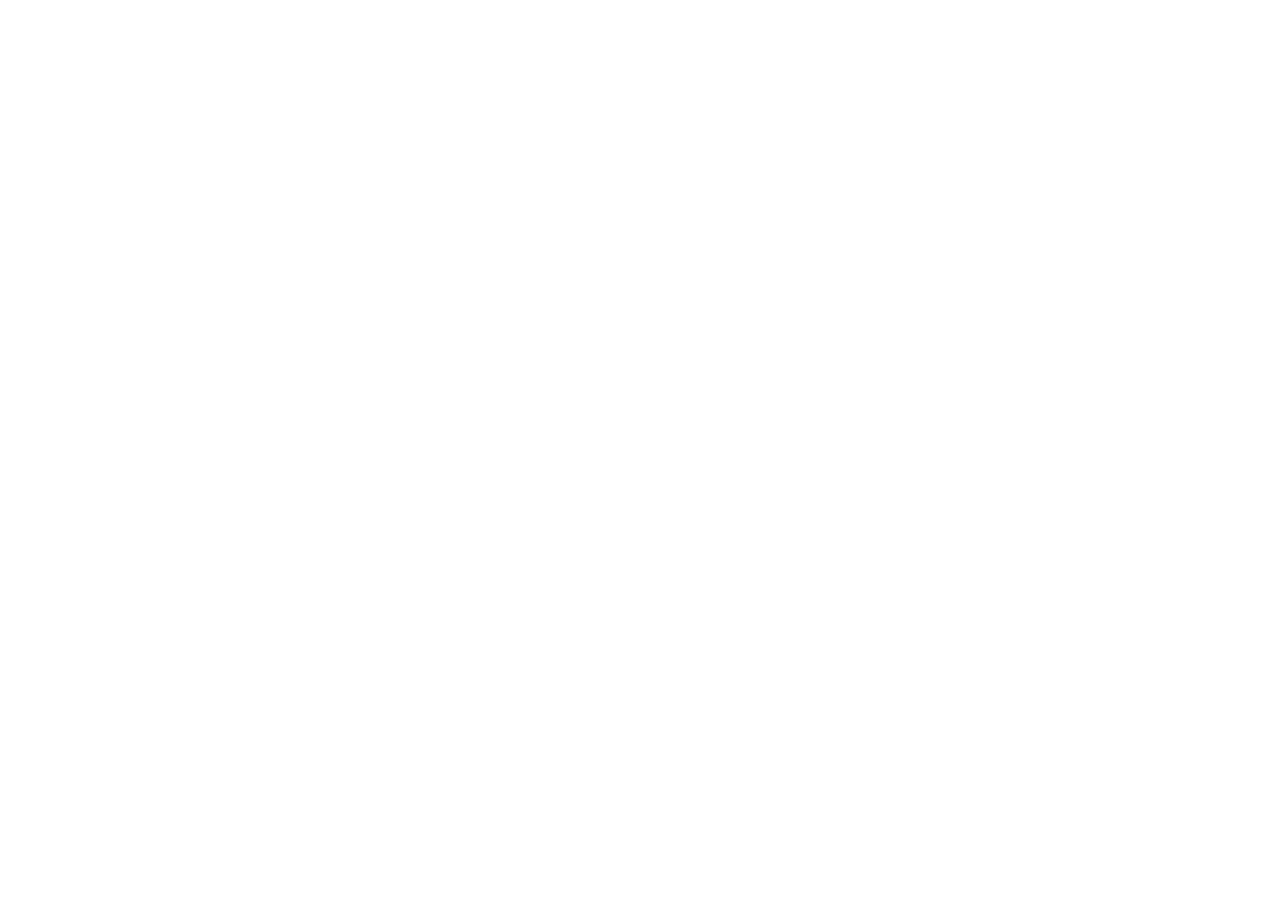
==== index.html @ 2c9dcbca "Update index.html" ====
<!DOCTYPE html>
<html>

  <head>

    <title>магазин</title>

    <link rel="stylesheet" href="style.css">

  </head>
  <body>

    <header>
      
    </header>
    
      <div class="items">
        <div class="boots">
          <div class="blur-container">
            <a href="bulldozer.html"> <img src="bulldozer1.png" width="480" height="480"> <p>bulldozer</p> </a>
            <a href="spomper.html"> <img src="stomper1.png" width="480" height="480"> <p>spomper</p> </a>
            <a href="steroid.html"> <img src="steroid1.png" width="480" height="480"> <p>steroid</p> </a>  
            <a href="strike.html"> <img src="strike1.png" width="480" height="480"> <p>strike</p> </a>
          </div>
        </div>
      </div>
      
    </main>
    <footer>
      
    </footer>
    <script src="script.js"></script>

  </body>

</html>
---- style.css ----
body {
    background-color: white;
    display: flex;
    justify-content: center;
    min-height: 80vh;
    position: relative;
  }
  
p {
    font-family: 'Univers', sans-serif;
    font-size: 34px;
    font-weight: bold;
    color: #333;
    line-height: 1.6;
    text-align: center;
    display: block;
  }

.items {
    display: flex;
    justify-content: center;
    flex-wrap: wrap;
    height: 600px;
    position: relative;
  }

.boots {
    display: flex;
    flex-wrap: nowrap;
  }

.boots1, .boots2, .boots3, .boots4 {
  margin: 10px;
  width: 25%;
  box-sizing: border-box;
  text-decoration: none;
  display: block;
}

.boots a {
  margin: 10px;
  width: 48%;
  box-sizing: border-box;
  text-decoration: none;
  display: flex;
  flex-direction: column;
  align-items: center;
  position: relative
}

.boots img {
    max-width: 100%;
    height: auto;
    margin-bottom: 10px;
    cursor: pointer; 
}

.boots img:hover ~ .blur-container {
    opacity: 1;
    pointer-events: none;
}

.blur-container {
    position: absolute;
    top: 0;
    left: 0;
    right: 0;
    bottom: 0;
    background-color: white; 
    opacity: 0; 
    transition: opacity 0.3s ease;
    z-index: 2; 
    filter: blur(5px);
}

.boots a {
  z-index: 3;
}
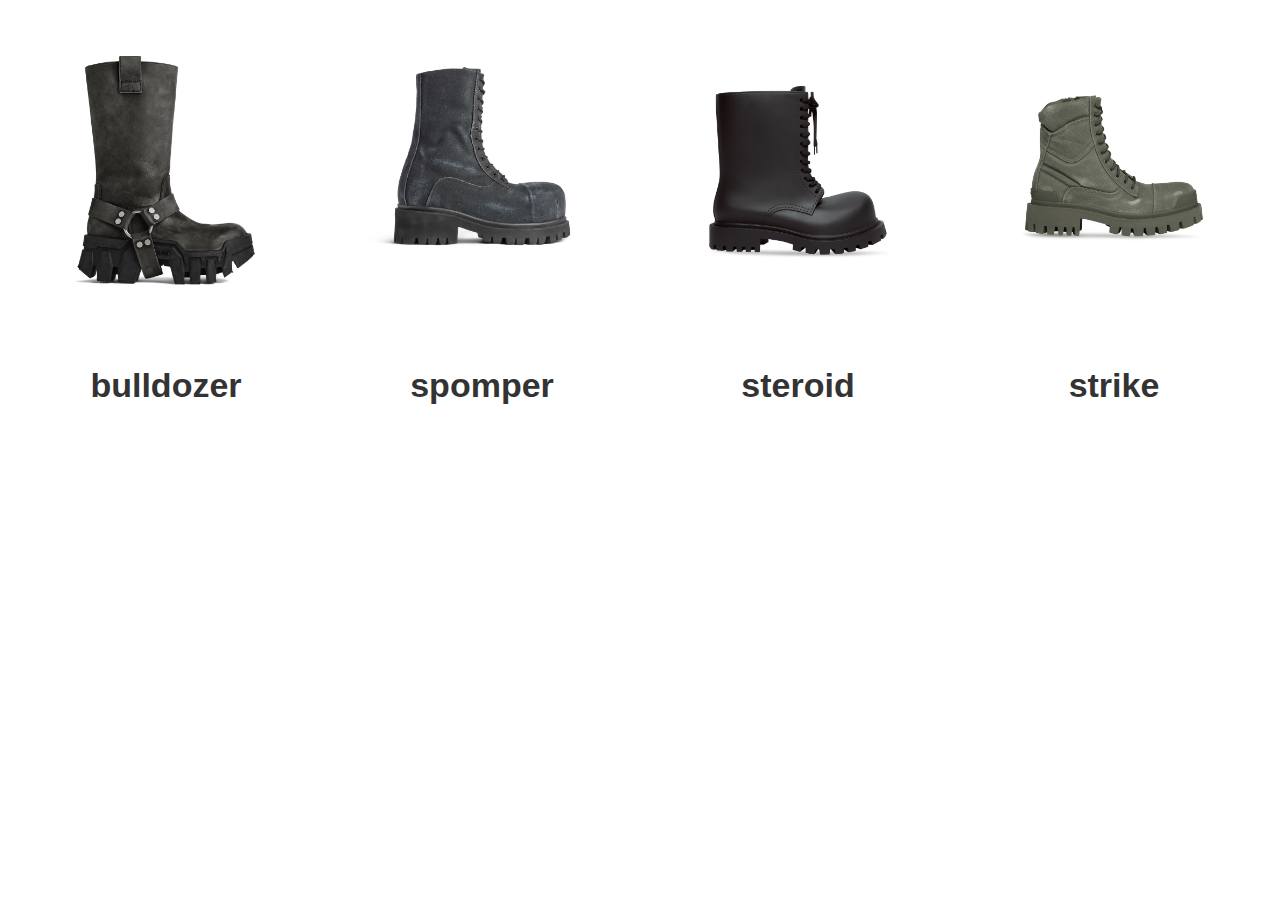
==== commit 233972dd: "Update index.html" ====
--- a/index.html
+++ b/index.html
@@ -13,15 +13,33 @@
     <header>
       
     </header>
-    
+    <main>
       <div class="items">
         <div class="boots">
-          <div class="blur-container">
-            <a href="bulldozer.html"> <img src="bulldozer1.png" width="480" height="480"> <p>bulldozer</p> </a>
-            <a href="spomper.html"> <img src="stomper1.png" width="480" height="480"> <p>spomper</p> </a>
-            <a href="steroid.html"> <img src="steroid1.png" width="480" height="480"> <p>steroid</p> </a>  
-            <a href="strike.html"> <img src="strike1.png" width="480" height="480"> <p>strike</p> </a>
-          </div>
+            <div class="items">
+    <div class="boots">
+      <a href="bulldozer.html" class="boots1">
+        <img src="bulldozer1.png" alt="bulldozer">
+        <p>bulldozer</p>
+        <div class="blur-container"></div>
+      </a>
+      <a href="spomper.html" class="boots2">
+        <img src="stomper1.png" alt="stomper">
+        <p>spomper</p>
+        <div class="blur-container"></div>
+      </a>
+      <a href="steroid.html" class="boots3">
+        <img src="steroid1.png" alt="steroid">
+        <p>steroid</p>
+        <div class="blur-container"></div>
+      </a>  
+      <a href="strike.html" class="boots4">
+        <img src="strike1.png" alt="strike">
+        <p>strike</p>
+        <div class="blur-container"></div>
+      </a>
+    </div>
+  </div>
         </div>
       </div>
       
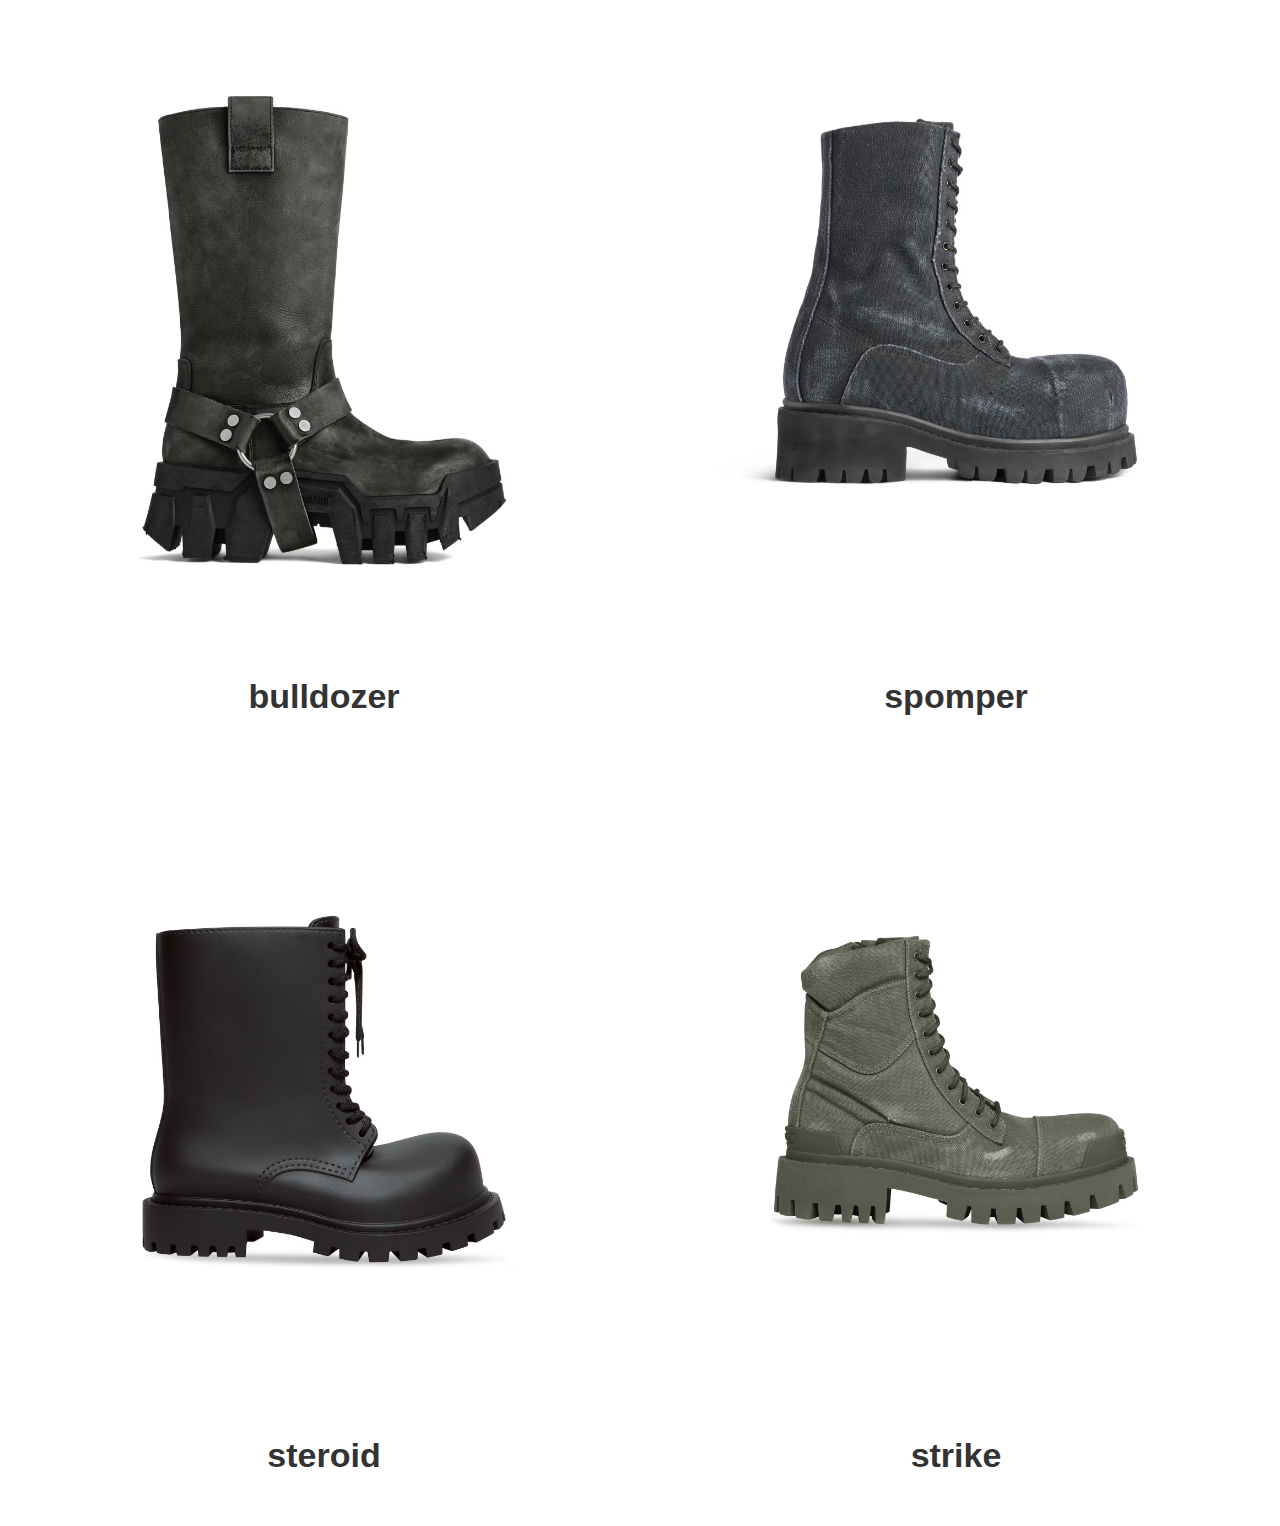
==== commit c2cf3732: "Update index.html" ====
--- a/index.html
+++ b/index.html
@@ -14,35 +14,30 @@
       
     </header>
     <main>
-      <div class="items">
-        <div class="boots">
-            <div class="items">
-    <div class="boots">
-      <a href="bulldozer.html" class="boots1">
-        <img src="bulldozer1.png" alt="bulldozer">
-        <p>bulldozer</p>
-        <div class="blur-container"></div>
-      </a>
-      <a href="spomper.html" class="boots2">
-        <img src="stomper1.png" alt="stomper">
-        <p>spomper</p>
-        <div class="blur-container"></div>
-      </a>
-      <a href="steroid.html" class="boots3">
-        <img src="steroid1.png" alt="steroid">
-        <p>steroid</p>
-        <div class="blur-container"></div>
-      </a>  
-      <a href="strike.html" class="boots4">
-        <img src="strike1.png" alt="strike">
-        <p>strike</p>
-        <div class="blur-container"></div>
-      </a>
+      <div class="main-content">
+        <div class="items">
+          <div class="boots">
+            <a href="bulldozer.html" class="boots1">
+              <img src="bulldozer1.png" alt="bulldozer">
+              <p>bulldozer</p>
+            </a>
+             <a href="spomper.html" class="boots2">
+              <img src="stomper1.png" alt="stomper">
+              <p>spomper</p>
+            </a>
+            <a href="steroid.html" class="boots3">
+              <img src="steroid1.png" alt="steroid">
+              <p>steroid</p>
+            </a>
+            <a href="strike.html" class="boots4">
+              <img src="strike1.png" alt="strike">
+              <p>strike</p>
+            </a>
+          </div>
+        </div>
     </div>
-  </div>
-        </div>
+    <div class="blur-container"></div>
       </div>
-      
     </main>
     <footer>
       
--- a/style.css
+++ b/style.css
@@ -26,7 +26,8 @@
 
 .boots {
     display: flex;
-    flex-wrap: nowrap;
+    flex-wrap: wrap;
+    justify-content: space-around;
   }
 
 .boots1, .boots2, .boots3, .boots4 {
@@ -45,7 +46,6 @@
   display: flex;
   flex-direction: column;
   align-items: center;
-  position: relative
 }
 
 .boots img {
@@ -71,8 +71,29 @@
     transition: opacity 0.3s ease;
     z-index: 2; 
     filter: blur(5px);
+    pointer-events: none;
 }
 
 .boots a {
-  z-index: 3;
+  margin: 10px;
+  width: 48%;
+  box-sizing: border-box;
+  text-decoration: none;
+  display: flex;
+  flex-direction: column;
+  align-items: center;
 }
+
+.main-content {
+    position: relative;
+    z-index: 1;
+}
+
+.boots p {
+  font-weight: bold;
+}
+
+.main-content {
+    position: relative; 
+    z-index: 1;
+}
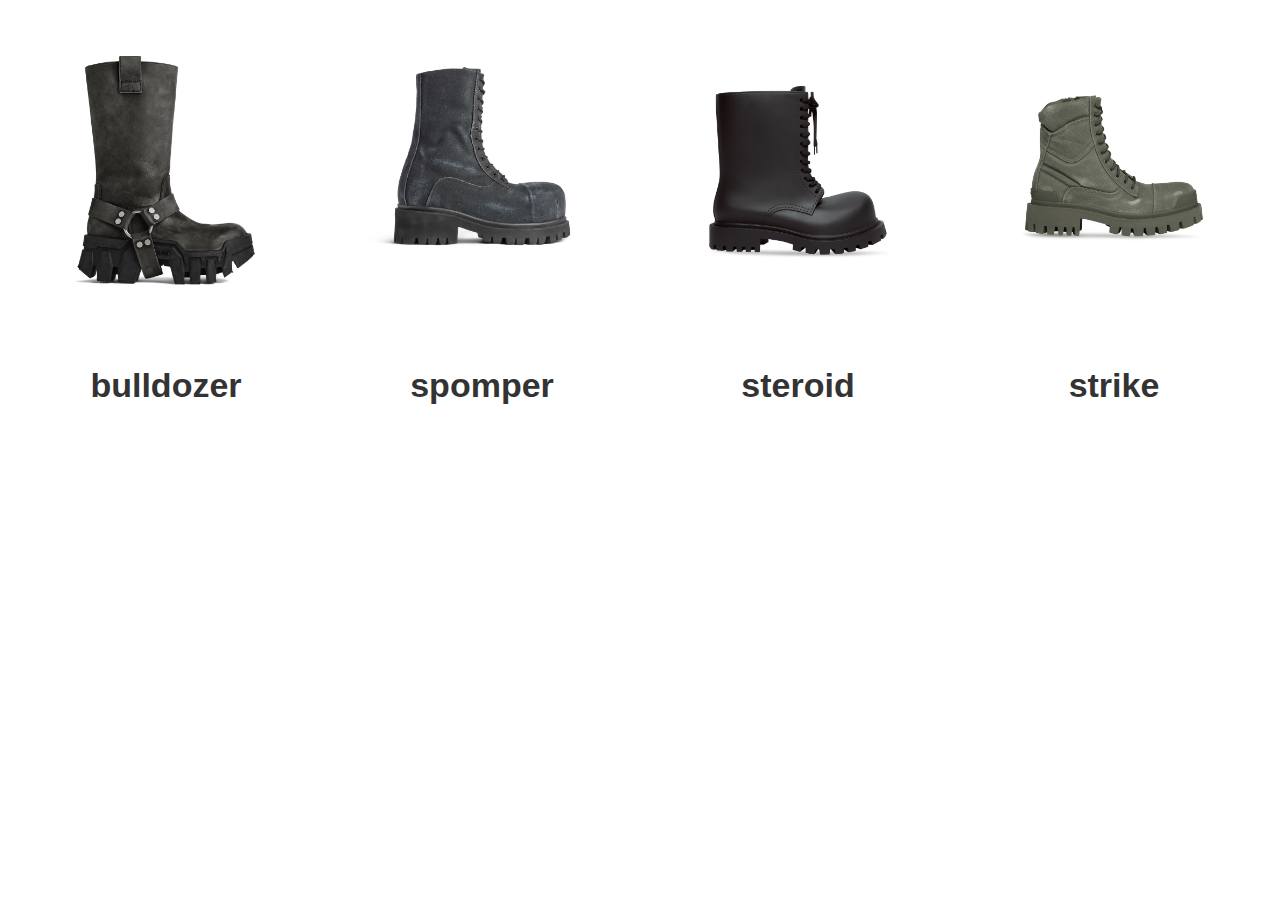
==== commit 3b06bd6a: "Update index.html" ====
--- a/index.html
+++ b/index.html
@@ -14,30 +14,27 @@
       
     </header>
     <main>
-      <div class="main-content">
-        <div class="items">
-          <div class="boots">
-            <a href="bulldozer.html" class="boots1">
-              <img src="bulldozer1.png" alt="bulldozer">
-              <p>bulldozer</p>
-            </a>
-             <a href="spomper.html" class="boots2">
-              <img src="stomper1.png" alt="stomper">
-              <p>spomper</p>
-            </a>
-            <a href="steroid.html" class="boots3">
-              <img src="steroid1.png" alt="steroid">
-              <p>steroid</p>
-            </a>
-            <a href="strike.html" class="boots4">
-              <img src="strike1.png" alt="strike">
-              <p>strike</p>
-            </a>
-          </div>
+      <div class="blur-overlay"></div> <!-- Размещаем перед всем основным контентом-->
+      <div class="items">
+        <div class="boots">
+         <a href="bulldozer.html" class="boots1">
+            <img src="bulldozer1.png" alt="bulldozer">
+            <p>bulldozer</p>
+          </a>
+          <a href="spomper.html" class="boots2">
+            <img src="stomper1.png" alt="stomper">
+            <p>spomper</p>
+          </a>
+          <a href="steroid.html" class="boots3">
+            <img src="steroid1.png" alt="steroid">
+            <p>steroid</p>
+          </a>
+          <a href="strike.html" class="boots4">
+            <img src="strike1.png" alt="strike">
+            <p>strike</p>
+          </a>
         </div>
-    </div>
-    <div class="blur-container"></div>
-      </div>
+     </div>
     </main>
     <footer>
       
--- a/style.css
+++ b/style.css
@@ -3,9 +3,9 @@
     display: flex;
     justify-content: center;
     min-height: 80vh;
-    position: relative;
+    position: relative; /* Требуется для абсолютного позиционирования контейнера размытия */
   }
-  
+
 p {
     font-family: 'Univers', sans-serif;
     font-size: 34px;
@@ -22,13 +22,12 @@
     flex-wrap: wrap;
     height: 600px;
     position: relative;
-  }
+}
 
 .boots {
     display: flex;
-    flex-wrap: wrap;
-    justify-content: space-around;
-  }
+    flex-wrap: nowrap; /* Сохраняем исходный flex-макет для изображений */
+}
 
 .boots1, .boots2, .boots3, .boots4 {
   margin: 10px;
@@ -40,60 +39,42 @@
 
 .boots a {
   margin: 10px;
-  width: 48%;
+  width: 48%; /* Скорректировано из предыдущего значения */
   box-sizing: border-box;
   text-decoration: none;
   display: flex;
   flex-direction: column;
   align-items: center;
+  position: relative;
 }
 
 .boots img {
     max-width: 100%;
     height: auto;
     margin-bottom: 10px;
-    cursor: pointer; 
+    cursor: pointer;
 }
 
-.boots img:hover ~ .blur-container {
-    opacity: 1;
-    pointer-events: none;
+/* Контейнер размытия */
+.blur-overlay {
+  position: absolute;
+  top: 0;
+  left: 0;
+  width: 100%;
+  height: 100%;
+  background-color: white;
+  opacity: 0; /* Изначально скрыт */
+  transition: opacity 0.3s ease;
+  z-index: 1; /* За основным контентом, но над body */
+  pointer-events: none; /* Разрешает взаимодействие с элементами */
 }
 
-.blur-container {
-    position: absolute;
-    top: 0;
-    left: 0;
-    right: 0;
-    bottom: 0;
-    background-color: white; 
-    opacity: 0; 
-    transition: opacity 0.3s ease;
-    z-index: 2; 
+.boots img:hover ~ .blur-overlay {
+    opacity: 1; /* Показываем размытие при наведении */
+    pointer-events: all;
     filter: blur(5px);
-    pointer-events: none;
+
 }
 
 .boots a {
-  margin: 10px;
-  width: 48%;
-  box-sizing: border-box;
-  text-decoration: none;
-  display: flex;
-  flex-direction: column;
-  align-items: center;
-}
-
-.main-content {
-    position: relative;
-    z-index: 1;
-}
-
-.boots p {
-  font-weight: bold;
-}
-
-.main-content {
-    position: relative; 
-    z-index: 1;
-}
+  z-index: 2;
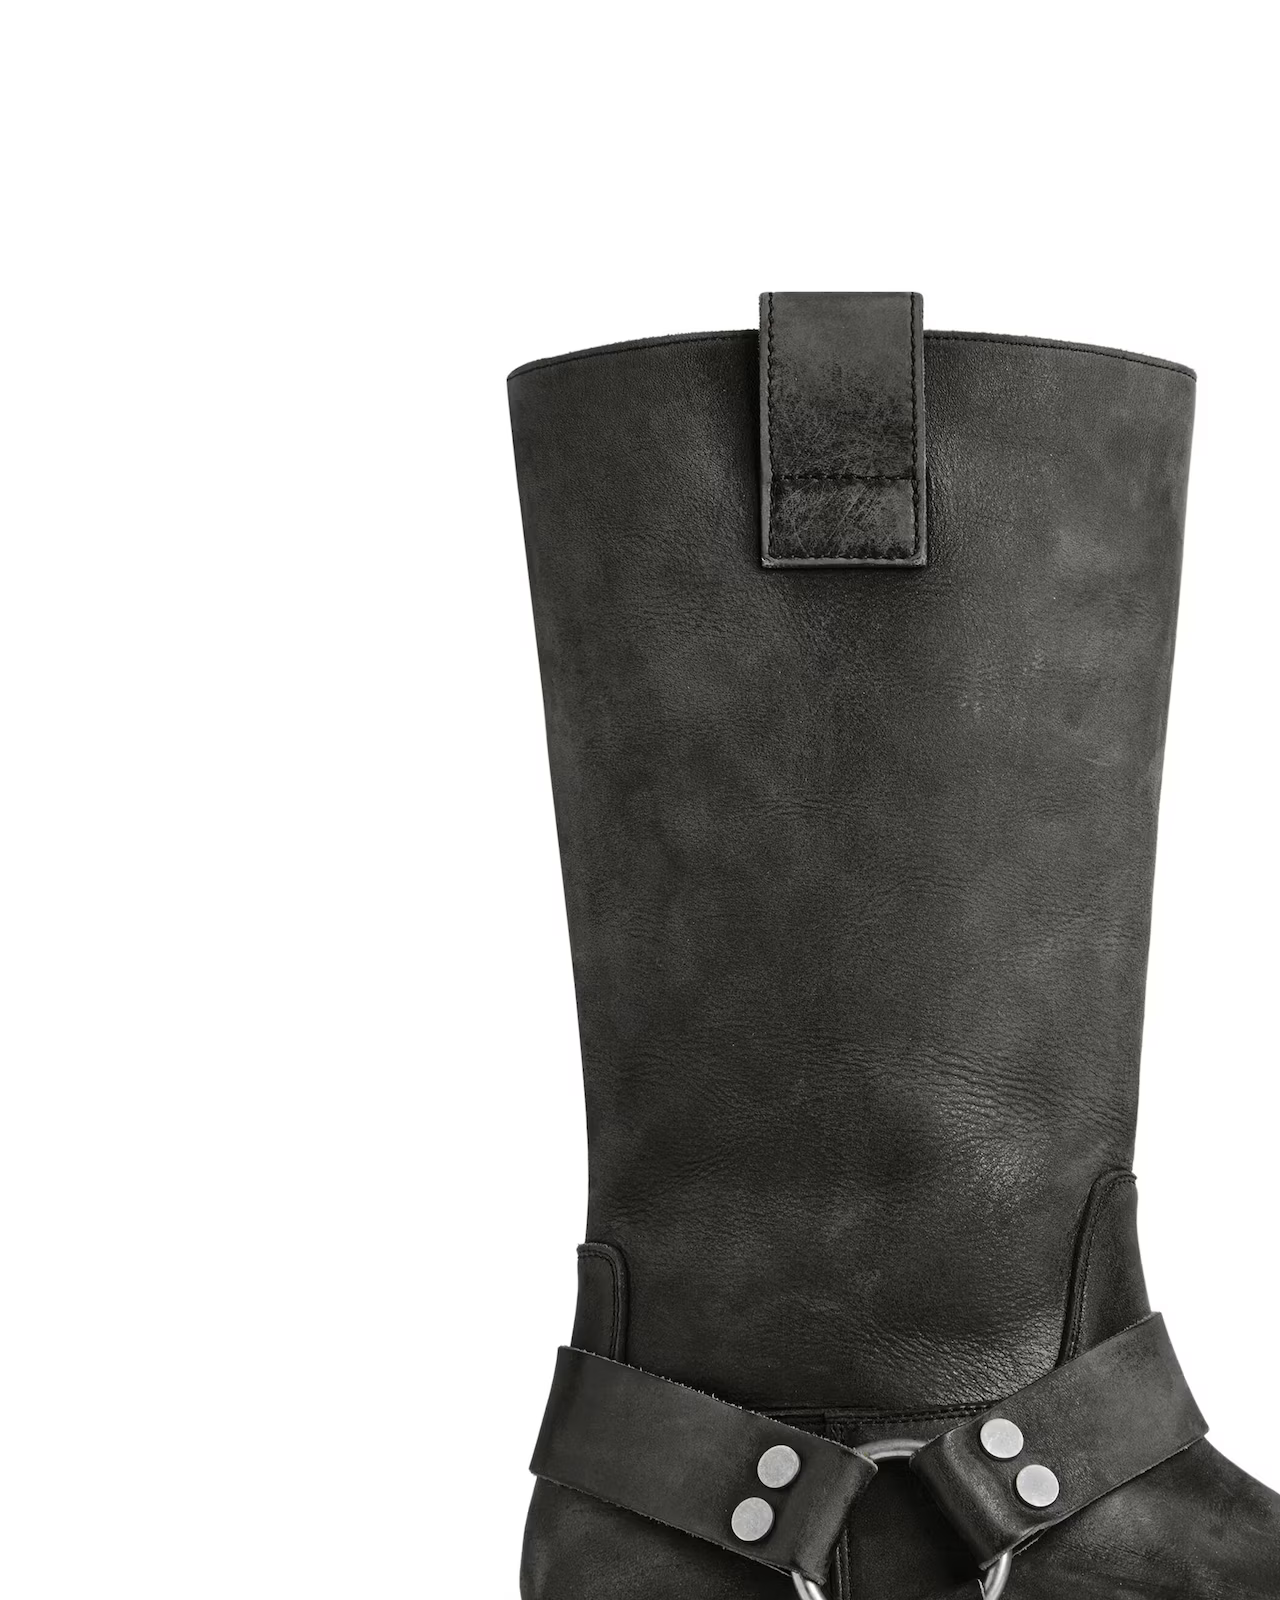
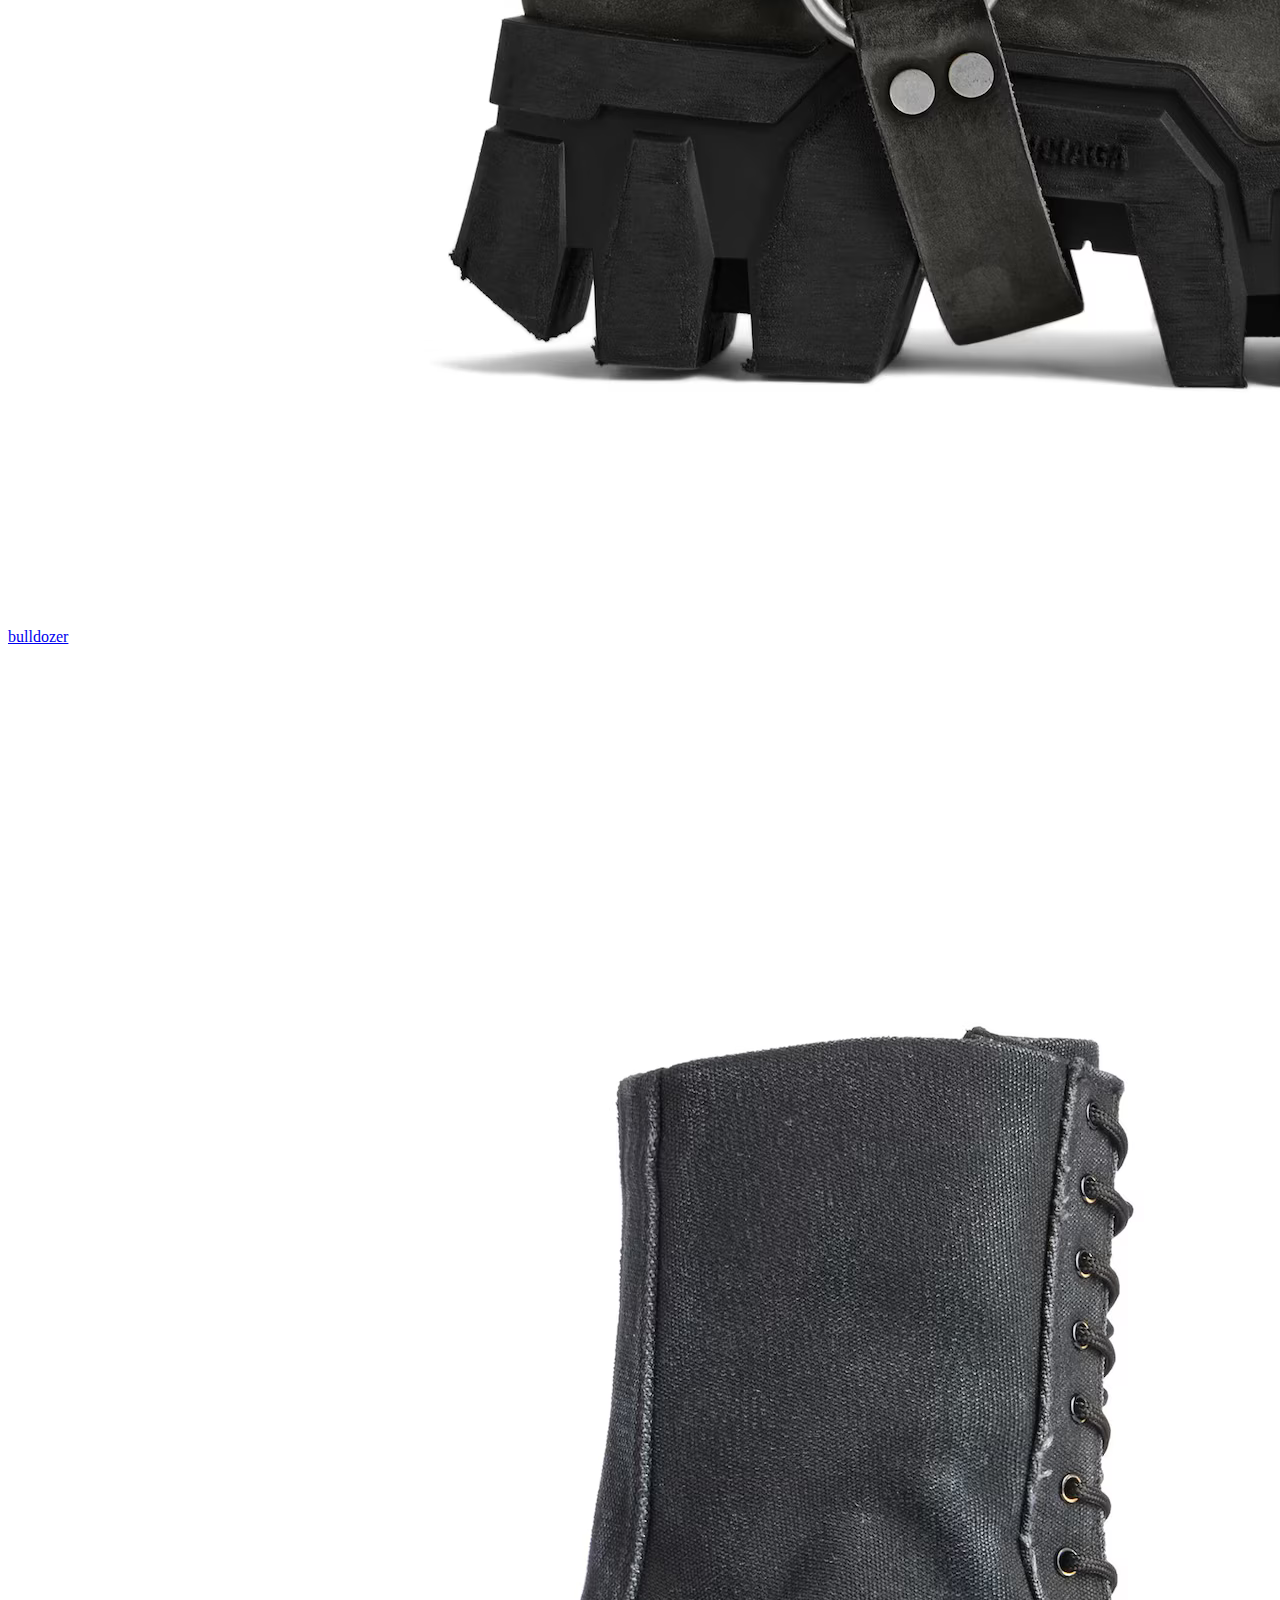
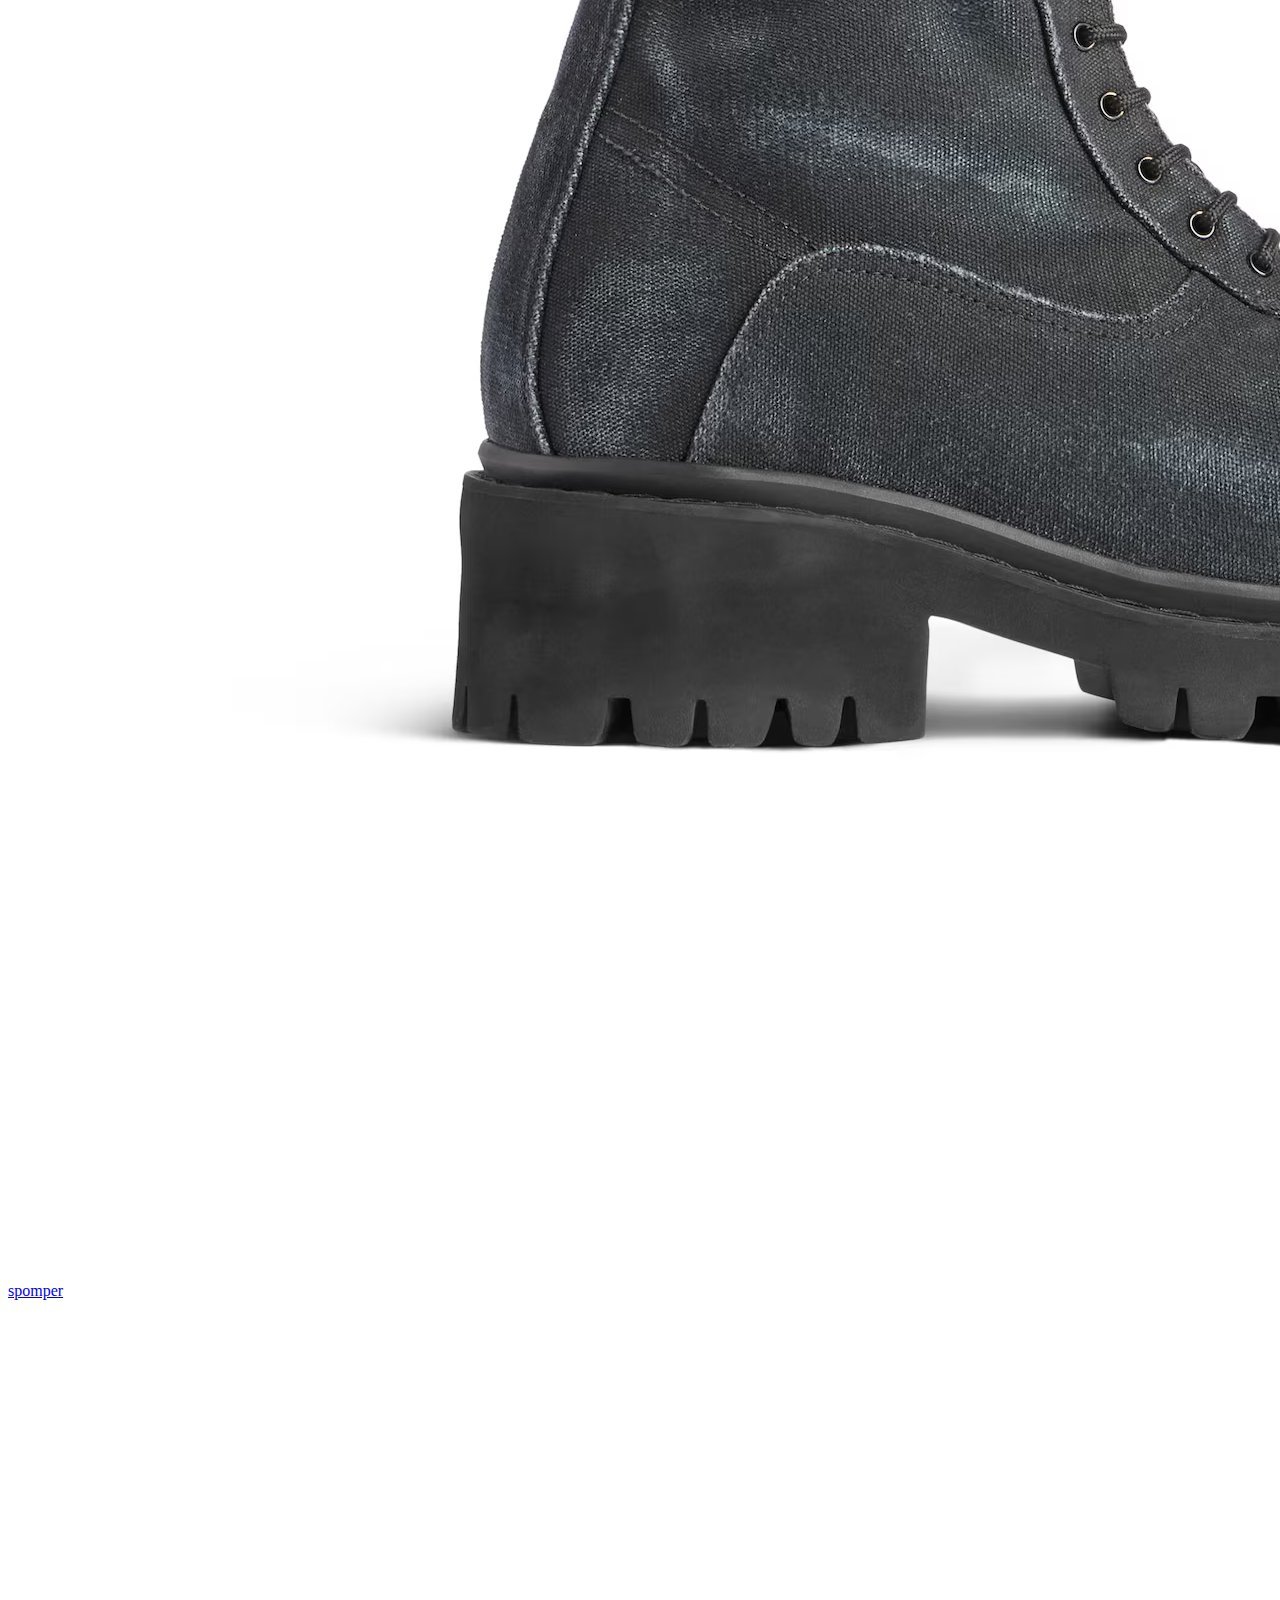
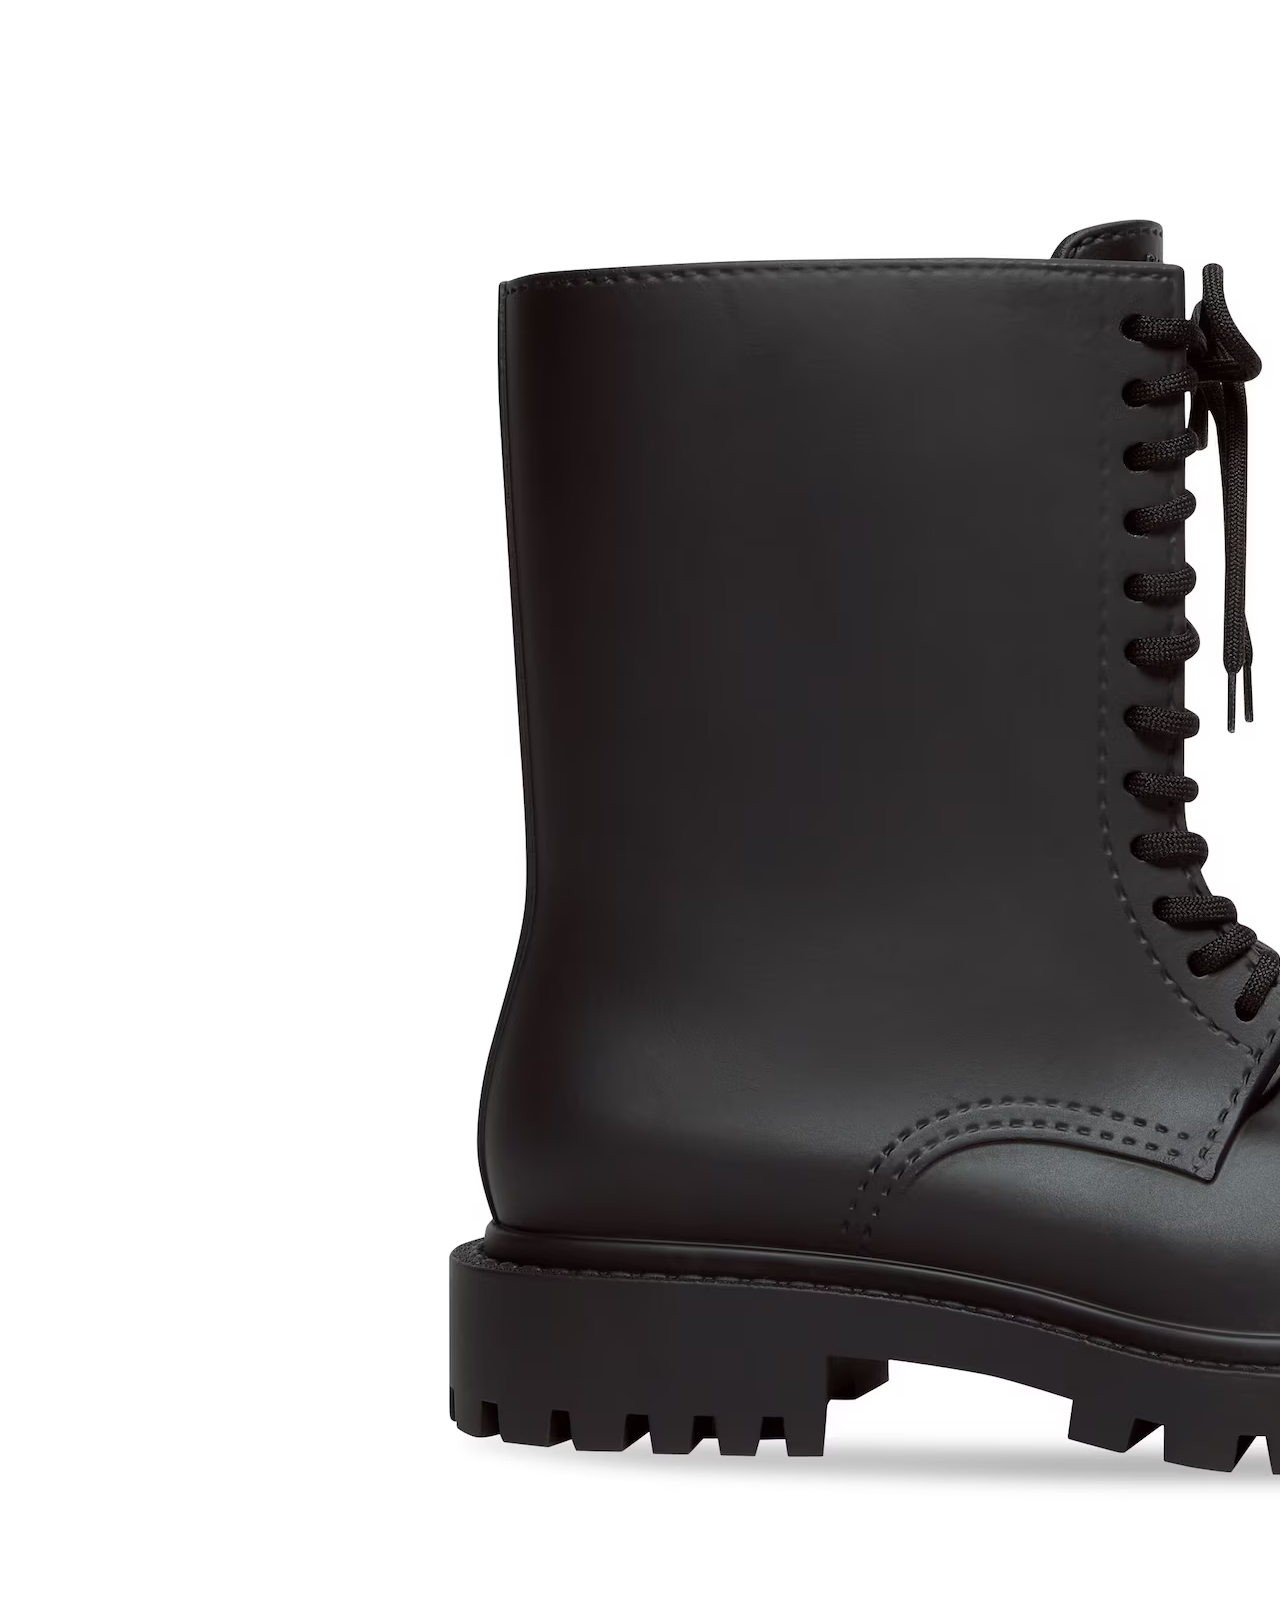
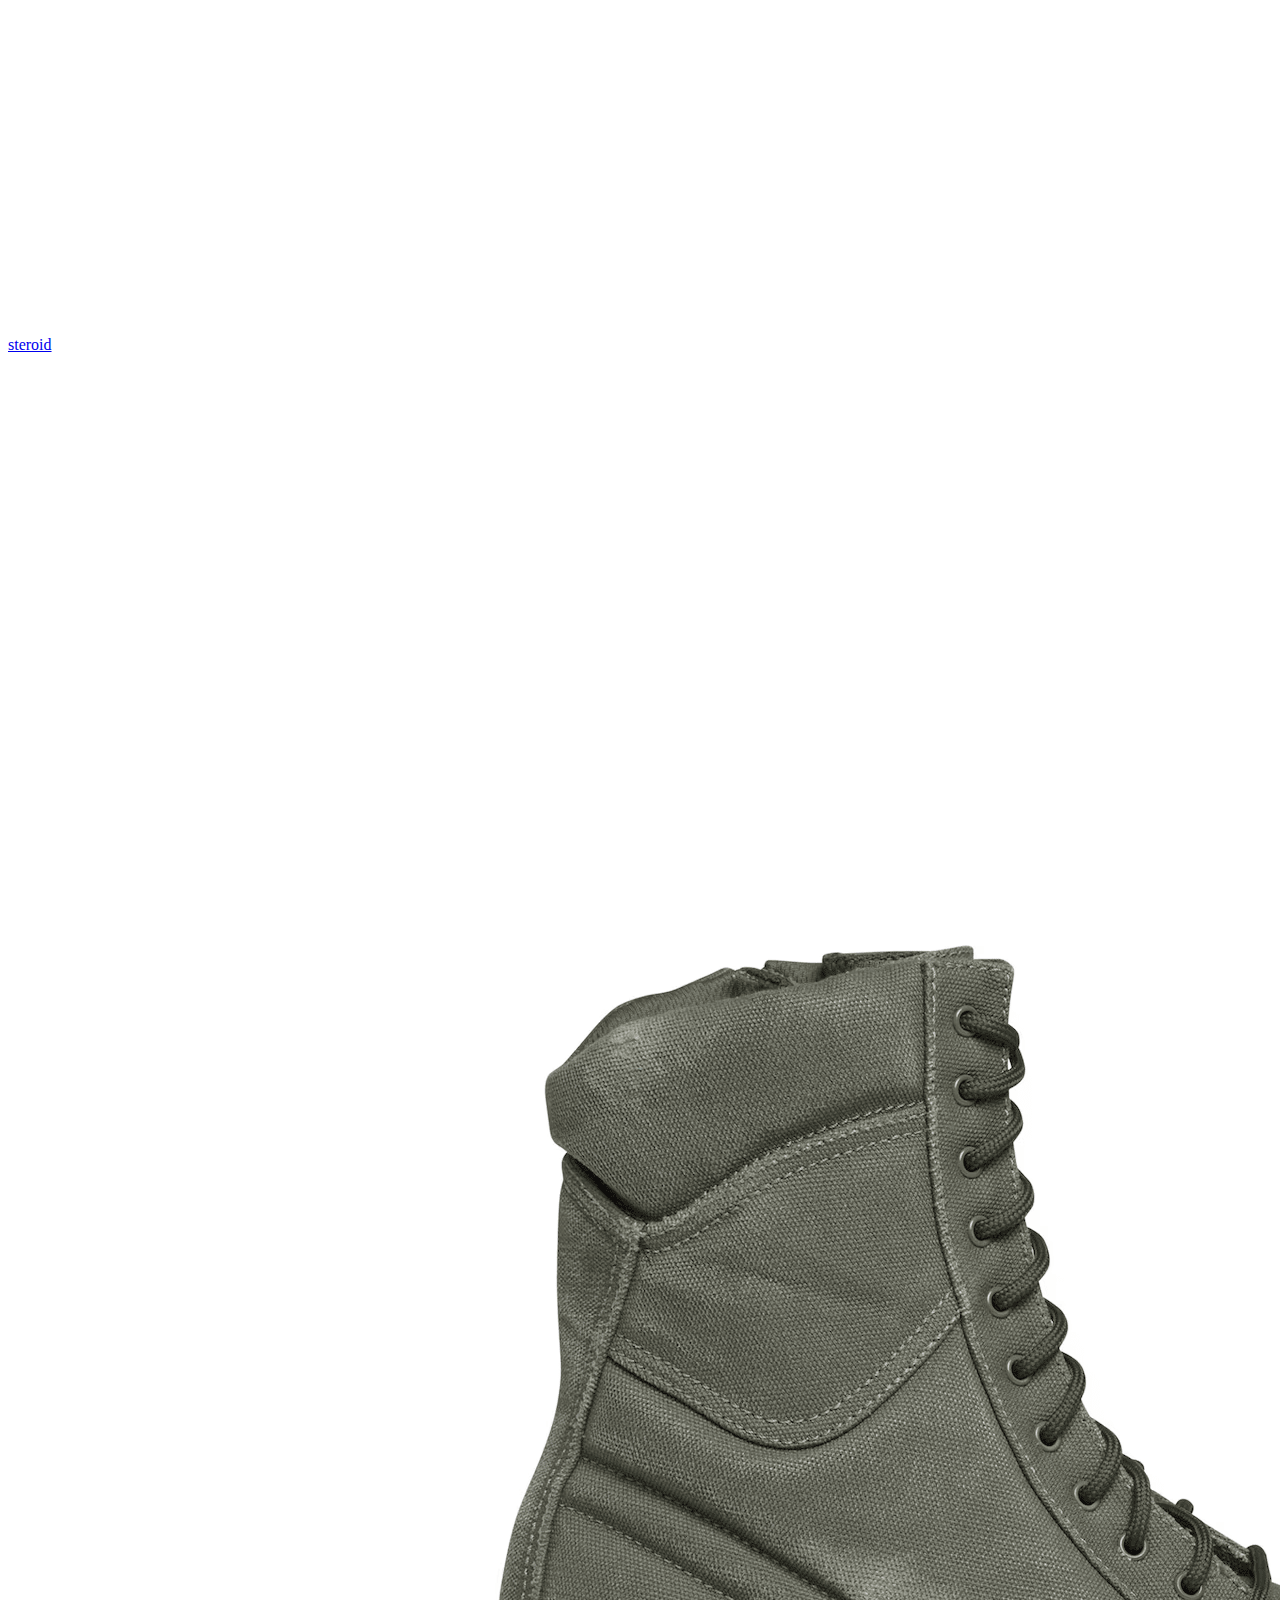
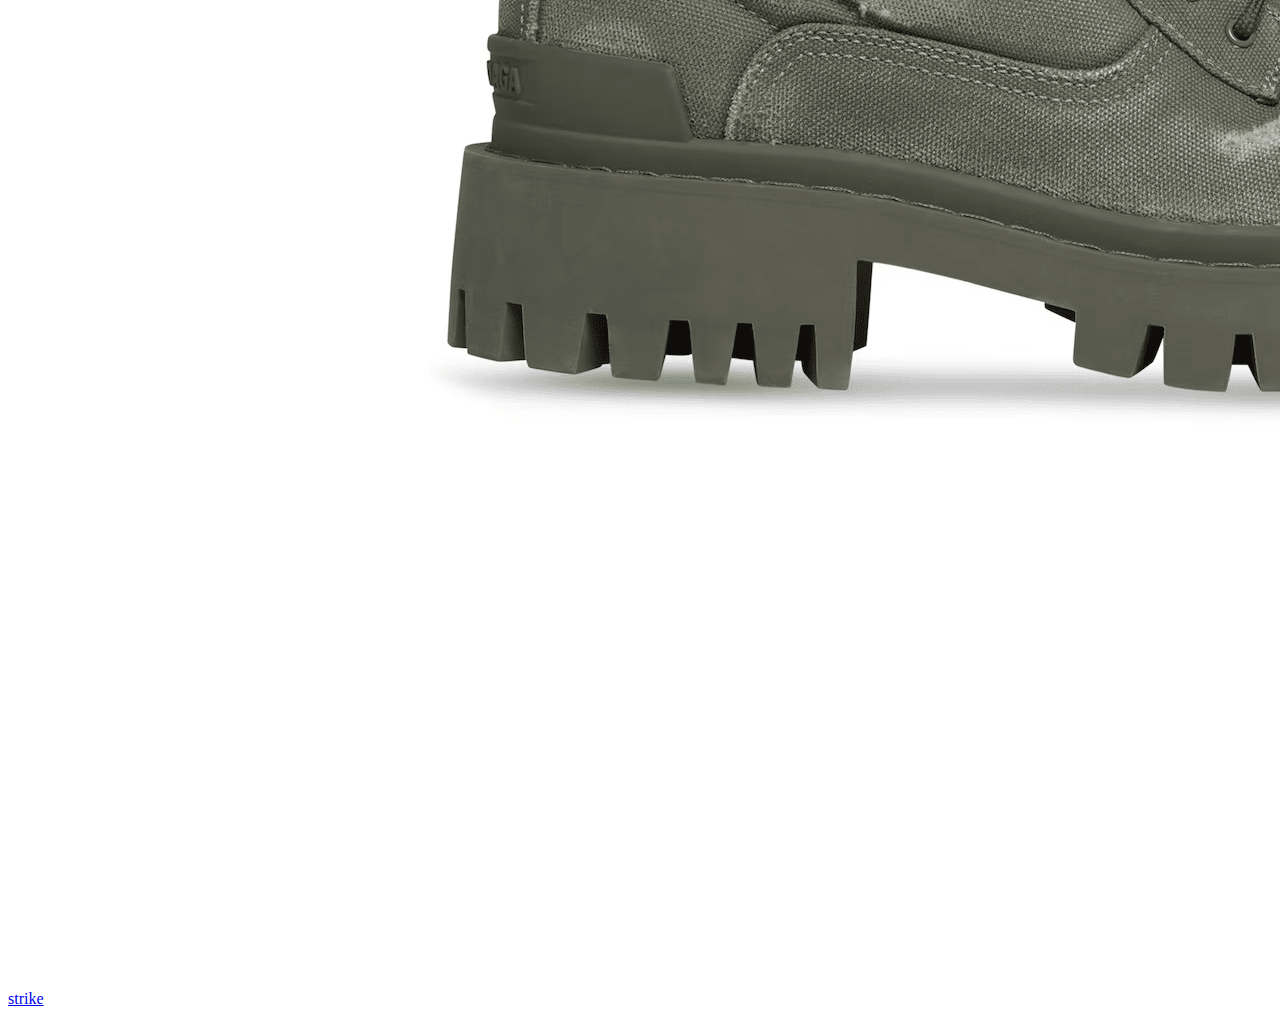
==== commit 9c9624cc: "Update index.html" ====
--- a/index.html
+++ b/index.html
@@ -1,46 +1,40 @@
 <!DOCTYPE html>
 <html>
 
-  <head>
+<head>
+    <title>магазин</title>
+    <link rel="stylesheet" href="style.css">
+</head>
 
-    <title>магазин</title>
-
-    <link rel="stylesheet" href="style.css">
-
-  </head>
-  <body>
-
+<body>
     <header>
-      
     </header>
     <main>
-      <div class="blur-overlay"></div> <!-- Размещаем перед всем основным контентом-->
-      <div class="items">
-        <div class="boots">
-         <a href="bulldozer.html" class="boots1">
-            <img src="bulldozer1.png" alt="bulldozer">
-            <p>bulldozer</p>
-          </a>
-          <a href="spomper.html" class="boots2">
-            <img src="stomper1.png" alt="stomper">
-            <p>spomper</p>
-          </a>
-          <a href="steroid.html" class="boots3">
-            <img src="steroid1.png" alt="steroid">
-            <p>steroid</p>
-          </a>
-          <a href="strike.html" class="boots4">
-            <img src="strike1.png" alt="strike">
-            <p>strike</p>
-          </a>
+        <div class="blur-overlay"></div>
+        <div class="items">
+            <div class="boots">
+                <a href="bulldozer.html" class="boots1">
+                    <img src="bulldozer1.png" alt="bulldozer">
+                    <p>bulldozer</p>
+                </a>
+                <a href="spomper.html" class="boots2">
+                    <img src="stomper1.png" alt="stomper">
+                    <p>spomper</p>
+                </a>
+                <a href="steroid.html" class="boots3">
+                    <img src="steroid1.png" alt="steroid">
+                    <p>steroid</p>
+                </a>
+                <a href="strike.html" class="boots4">
+                    <img src="strike1.png" alt="strike">
+                    <p>strike</p>
+                </a>
+            </div>
         </div>
-     </div>
     </main>
     <footer>
-      
     </footer>
     <script src="script.js"></script>
-
-  </body>
+</body>
 
 </html>
--- a/style.css
+++ b/style.css
@@ -1,80 +1,40 @@
-body {
-    background-color: white;
-    display: flex;
-    justify-content: center;
-    min-height: 80vh;
-    position: relative; /* Требуется для абсолютного позиционирования контейнера размытия */
-  }
+<!DOCTYPE html>
+<html>
 
-p {
-    font-family: 'Univers', sans-serif;
-    font-size: 34px;
-    font-weight: bold;
-    color: #333;
-    line-height: 1.6;
-    text-align: center;
-    display: block;
-  }
+<head>
+    <title>магазин</title>
+    <link rel="stylesheet" href="style.css">
+</head>
 
-.items {
-    display: flex;
-    justify-content: center;
-    flex-wrap: wrap;
-    height: 600px;
-    position: relative;
-}
+<body>
+    <header>
+    </header>
+    <main>
+        <div class="blur-overlay"></div>
+        <div class="items">
+            <div class="boots">
+                <a href="bulldozer.html" class="boots1">
+                    <img src="bulldozer1.png" alt="bulldozer">
+                    <p>bulldozer</p>
+                </a>
+                <a href="spomper.html" class="boots2">
+                    <img src="stomper1.png" alt="stomper">
+                    <p>spomper</p>
+                </a>
+                <a href="steroid.html" class="boots3">
+                    <img src="steroid1.png" alt="steroid">
+                    <p>steroid</p>
+                </a>
+                <a href="strike.html" class="boots4">
+                    <img src="strike1.png" alt="strike">
+                    <p>strike</p>
+                </a>
+            </div>
+        </div>
+    </main>
+    <footer>
+    </footer>
+    <script src="script.js"></script>
+</body>
 
-.boots {
-    display: flex;
-    flex-wrap: nowrap; /* Сохраняем исходный flex-макет для изображений */
-}
-
-.boots1, .boots2, .boots3, .boots4 {
-  margin: 10px;
-  width: 25%;
-  box-sizing: border-box;
-  text-decoration: none;
-  display: block;
-}
-
-.boots a {
-  margin: 10px;
-  width: 48%; /* Скорректировано из предыдущего значения */
-  box-sizing: border-box;
-  text-decoration: none;
-  display: flex;
-  flex-direction: column;
-  align-items: center;
-  position: relative;
-}
-
-.boots img {
-    max-width: 100%;
-    height: auto;
-    margin-bottom: 10px;
-    cursor: pointer;
-}
-
-/* Контейнер размытия */
-.blur-overlay {
-  position: absolute;
-  top: 0;
-  left: 0;
-  width: 100%;
-  height: 100%;
-  background-color: white;
-  opacity: 0; /* Изначально скрыт */
-  transition: opacity 0.3s ease;
-  z-index: 1; /* За основным контентом, но над body */
-  pointer-events: none; /* Разрешает взаимодействие с элементами */
-}
-
-.boots img:hover ~ .blur-overlay {
-    opacity: 1; /* Показываем размытие при наведении */
-    pointer-events: all;
-    filter: blur(5px);
-
-}
-
-.boots a {
-  z-index: 2;
+</html>
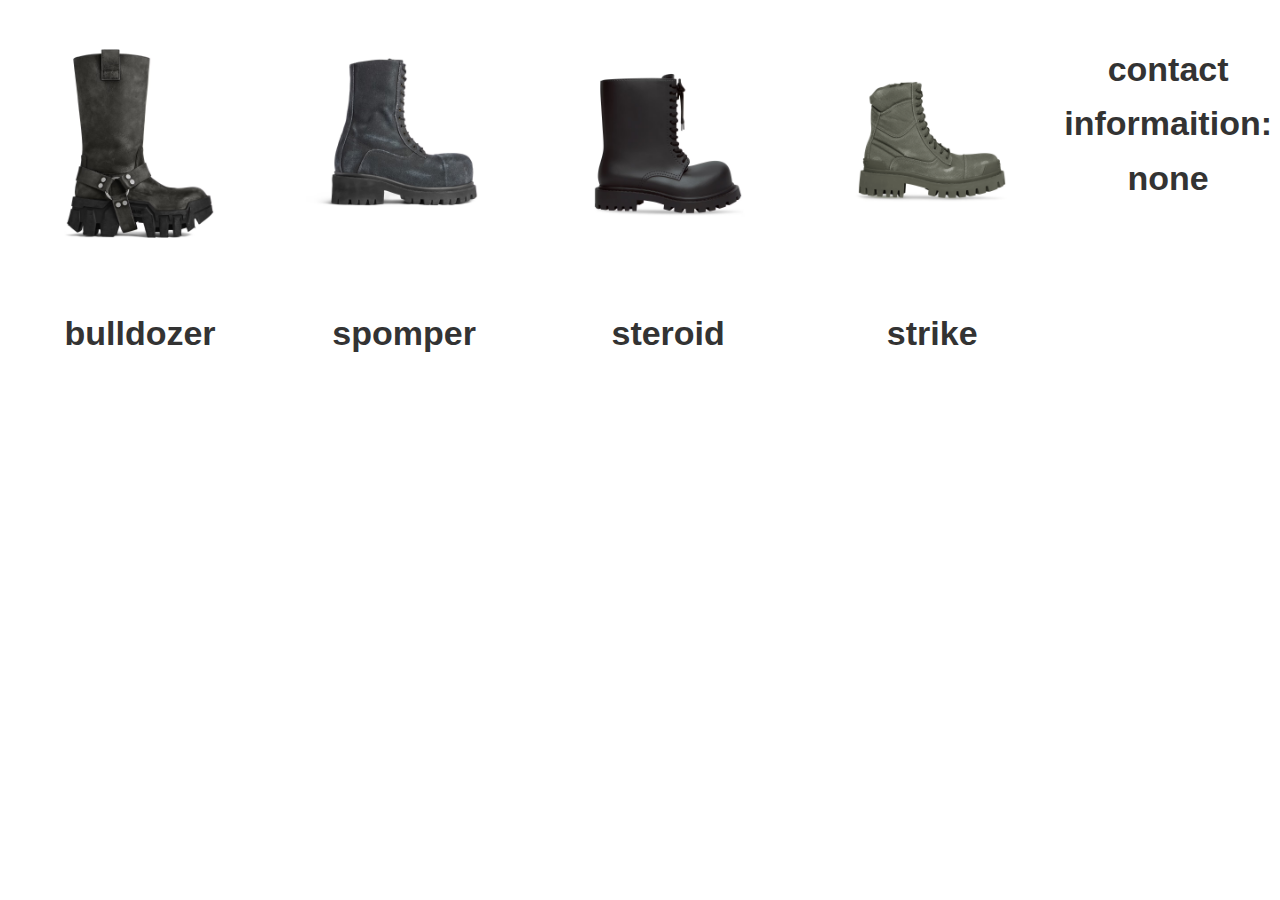
==== commit 00bf04c8: "конец курса" ====
--- a/index.html
+++ b/index.html
@@ -33,6 +33,7 @@
         </div>
     </main>
     <footer>
+      <p class="contact-info">contact informaition: none</p>
     </footer>
     <script src="script.js"></script>
 </body>
--- a/style.css
+++ b/style.css
@@ -1,40 +1,91 @@
-<!DOCTYPE html>
-<html>
+body {
+  background-color: white;
+  display: flex;
+  justify-content: center;
+  min-height: 80vh;
+  position: relative;
+}
 
-<head>
-    <title>магазин</title>
-    <link rel="stylesheet" href="style.css">
-</head>
+/* Стили для текста */
+p {
+  font-family: 'Univers', sans-serif;
+  font-size: 34px;
+  font-weight: bold;
+  color: #333;
+  line-height: 1.6;
+  text-align: center;
+  display: block;
+}
 
-<body>
-    <header>
-    </header>
-    <main>
-        <div class="blur-overlay"></div>
-        <div class="items">
-            <div class="boots">
-                <a href="bulldozer.html" class="boots1">
-                    <img src="bulldozer1.png" alt="bulldozer">
-                    <p>bulldozer</p>
-                </a>
-                <a href="spomper.html" class="boots2">
-                    <img src="stomper1.png" alt="stomper">
-                    <p>spomper</p>
-                </a>
-                <a href="steroid.html" class="boots3">
-                    <img src="steroid1.png" alt="steroid">
-                    <p>steroid</p>
-                </a>
-                <a href="strike.html" class="boots4">
-                    <img src="strike1.png" alt="strike">
-                    <p>strike</p>
-                </a>
-            </div>
-        </div>
-    </main>
-    <footer>
-    </footer>
-    <script src="script.js"></script>
-</body>
+/* Контейнер для товаров */
+.items {
+  display: flex;
+  justify-content: center;
+  flex-wrap: wrap;
+  height: 600px;
+  position: relative;
+  z-index: 2;
+}
 
-</html>
+/* Контейнер для отдельных товаров */
+.boots {
+  display: flex;
+  flex-wrap: nowrap;
+}
+
+/* Общие стили для карточек */
+.boots1, .boots2, .boots3, .boots4 {
+  margin: 10px;
+  width: 25%;
+  box-sizing: border-box;
+  text-decoration: none;
+  display: block;
+  transition: transform 0.3s ease; /* Плавное изменение */
+}
+
+/* Стили для каждой карточки */
+.boots a {
+  margin: 10px;
+  width: 48%;
+  box-sizing: border-box;
+  text-decoration: none;
+  display: flex;
+  flex-direction: column;
+  align-items: center;
+  position: relative;
+  transition: filter 0.5s ease; /* Плавное изменение фильтров */
+}
+
+/* Изображения товара */
+.boots img {
+  max-width: 100%;
+  height: auto;
+  margin-bottom: 10px;
+  cursor: pointer;
+}
+
+/* Наложение для размытия фона */
+.blur-overlay {
+  position: absolute;
+  top: 0;
+  left: 0;
+  width: 100%;
+  height: 100%;
+  background-color: white;
+  opacity: 0; /* Изначально скрыто */
+  transition: opacity 0.5s ease;
+  z-index: 1;
+  pointer-events: none;
+}
+
+/* При наведении на карточку товара, размазываем все остальные */
+.items:hover .boots a {
+  filter: blur(3px); /* Размытие всех карточек */
+}
+
+/* Убираем размытие с наведеного элемента */
+.items .boots a:hover {
+  filter: none; /* Убираем размытие с наведеного элемента */
+}
+
+
